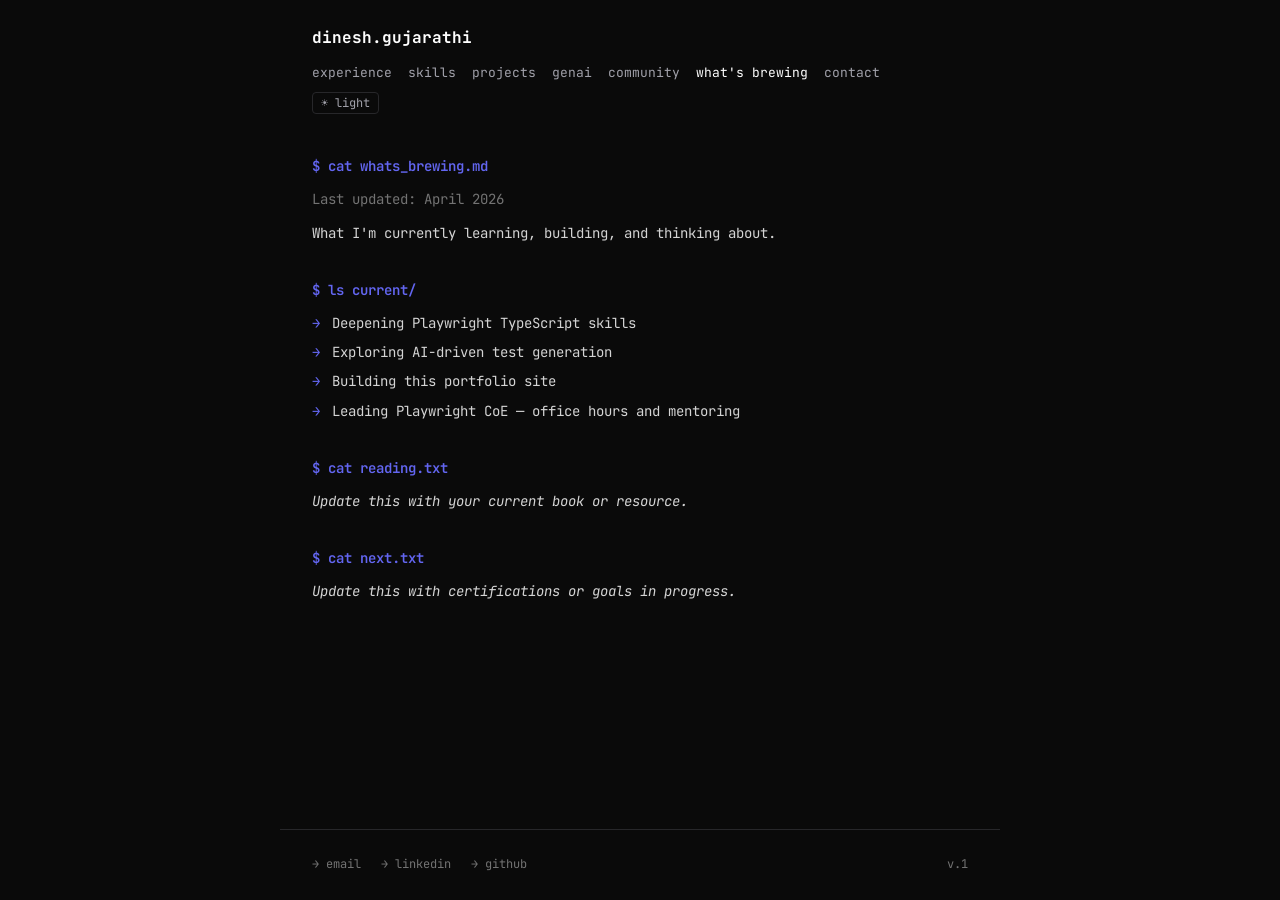
==== brewing.html @ 6b2d601a "feat: add whats brewing page" ====
<!DOCTYPE html>
<html lang="en" data-theme="dark">
<head>
  <meta charset="UTF-8">
  <meta name="viewport" content="width=device-width, initial-scale=1.0">
  <title>Dinesh Gujarathi — What's Brewing</title>
  <link rel="stylesheet" href="css/style.css">
</head>
<body>
  <nav>
    <a href="index.html" class="logo">dinesh.gujarathi</a>
    <div class="nav-links">
      <a href="experience.html">experience</a>
      <a href="skills.html">skills</a>
      <a href="projects.html">projects</a>
      <a href="genai.html">genai</a>
      <a href="community.html">community</a>
      <a href="brewing.html" class="active">what's brewing</a>
      <a href="contact.html">contact</a>
    </div>
    <button class="theme-toggle" aria-label="Toggle theme">☀ light</button>
  </nav>
  <main>
    <div class="prompt">$ cat whats_brewing.md</div>
    <div class="output">
      <p><span style="color: var(--dim);">Last updated: April 2026</span></p>
      <p>What I'm currently learning, building, and thinking about.</p>
    </div>

    <div class="prompt">$ ls current/</div>
    <div class="output">
      <ul class="arrow-list">
        <li>Deepening Playwright TypeScript skills</li>
        <li>Exploring AI-driven test generation</li>
        <li>Building this portfolio site</li>
        <li>Leading Playwright CoE — office hours and mentoring</li>
      </ul>
    </div>

    <div class="prompt">$ cat reading.txt</div>
    <div class="output">
      <p><em>Update this with your current book or resource.</em></p>
    </div>

    <div class="prompt">$ cat next.txt</div>
    <div class="output">
      <p><em>Update this with certifications or goals in progress.</em></p>
    </div>
  </main>
  <footer>
    <span>→ <a href="mailto:dinesh.gujarathi3@gmail.com">email</a></span>
    <span>→ <a href="https://linkedin.com/in/dineshgujarathi">linkedin</a></span>
    <span>→ <a href="https://github.com/dinesh-bay">github</a></span>
    <span class="version">v.1</span>
  </footer>
  <script src="js/theme.js"></script>
</body>
</html>
---- css/style.css ----
/* ============================================
   Portfolio — Terminal Theme
   Single stylesheet for all pages.
   ============================================ */

/* --- Google Font --- */
@import url('https://fonts.googleapis.com/css2?family=JetBrains+Mono:wght@400;600;700&display=swap');

/* --- Theme Variables --- */
:root {
  --bg: #0a0a0a;
  --text: #d4d4d4;
  --heading: #ffffff;
  --accent: #6366f1;
  --muted: #a1a1aa;
  --dim: #737373;
  --border: #27272a;
  --hover: #ffffff;
  --font: 'JetBrains Mono', 'Fira Code', 'Courier New', monospace;
}

[data-theme="light"] {
  --bg: #fafafa;
  --text: #1a1a1a;
  --heading: #111111;
  --accent: #6366f1;
  --muted: #737373;
  --dim: #a1a1aa;
  --border: #e5e5e5;
  --hover: #000000;
}

/* --- Reset --- */
*, *::before, *::after {
  margin: 0;
  padding: 0;
  box-sizing: border-box;
}

/* --- Base --- */
html {
  font-size: 14px;
  scroll-behavior: smooth;
}

body {
  font-family: var(--font);
  background-color: var(--bg);
  color: var(--text);
  line-height: 1.8;
  min-height: 100vh;
  display: flex;
  flex-direction: column;
}

main {
  max-width: 720px;
  margin: 0 auto;
  padding: 40px 32px;
  width: 100%;
  flex: 1;
}

a {
  color: var(--accent);
  text-decoration: none;
}

a:hover {
  color: var(--hover);
}

/* --- Navigation --- */
nav {
  max-width: 720px;
  margin: 0 auto;
  padding: 24px 32px 0;
  width: 100%;
  display: flex;
  flex-wrap: wrap;
  align-items: baseline;
  gap: 8px 24px;
}

nav .logo {
  font-size: 16px;
  font-weight: 700;
  color: var(--heading);
  text-decoration: none;
  margin-right: auto;
}

nav .logo:hover {
  color: var(--accent);
}

nav .nav-links {
  display: flex;
  flex-wrap: wrap;
  gap: 6px 16px;
}

nav .nav-links a {
  font-size: 13px;
  color: var(--muted);
  text-decoration: none;
  transition: color 0.2s;
}

nav .nav-links a:hover,
nav .nav-links a.active {
  color: var(--hover);
}

/* --- Theme Toggle --- */
.theme-toggle {
  background: none;
  border: 1px solid var(--border);
  color: var(--muted);
  font-family: var(--font);
  font-size: 12px;
  padding: 2px 8px;
  cursor: pointer;
  border-radius: 4px;
  transition: color 0.2s, border-color 0.2s;
}

.theme-toggle:hover {
  color: var(--hover);
  border-color: var(--muted);
}

/* --- Footer --- */
footer {
  max-width: 720px;
  margin: 0 auto;
  padding: 24px 32px;
  width: 100%;
  border-top: 1px solid var(--border);
  display: flex;
  flex-wrap: wrap;
  gap: 8px 20px;
  font-size: 12px;
  color: var(--dim);
}

footer a {
  color: var(--dim);
  text-decoration: none;
}

footer a:hover {
  color: var(--accent);
}

footer .version {
  margin-left: auto;
  color: var(--dim);
}

/* --- Terminal Elements --- */
.prompt {
  color: var(--accent);
  font-weight: 600;
  margin-top: 32px;
  margin-bottom: 8px;
}

.prompt:first-child {
  margin-top: 0;
}

.output {
  margin-bottom: 24px;
}

.output p {
  margin-bottom: 8px;
}

.arrow-list {
  list-style: none;
  padding: 0;
}

.arrow-list li {
  padding-left: 20px;
  position: relative;
  margin-bottom: 4px;
}

.arrow-list li::before {
  content: '→';
  position: absolute;
  left: 0;
  color: var(--accent);
}

/* --- Page Title --- */
h1 {
  font-size: 24px;
  font-weight: 700;
  color: var(--heading);
  margin-bottom: 4px;
}

h2 {
  font-size: 18px;
  font-weight: 600;
  color: var(--accent);
  margin-top: 32px;
  margin-bottom: 8px;
}

h3 {
  font-size: 15px;
  font-weight: 600;
  color: var(--heading);
  margin-top: 20px;
  margin-bottom: 4px;
}

/* --- Quote --- */
.quote {
  color: var(--muted);
  font-style: italic;
  margin: 12px 0 24px;
}

/* --- Job / Timeline --- */
.job {
  margin-bottom: 32px;
  padding-left: 16px;
  border-left: 2px solid var(--border);
}

.job-header {
  color: var(--heading);
  font-weight: 600;
  margin-bottom: 2px;
}

.job-meta {
  color: var(--dim);
  font-size: 12px;
  margin-bottom: 8px;
}

/* --- Project Block --- */
.project {
  margin-bottom: 24px;
  padding-left: 16px;
  border-left: 2px solid var(--border);
}

.project-name {
  color: var(--heading);
  font-weight: 600;
}

.project-tag {
  color: var(--accent);
  font-size: 12px;
  font-weight: 600;
}

.project p {
  margin-top: 4px;
  color: var(--muted);
  font-size: 13px;
}

.project a {
  font-size: 12px;
}

/* --- Skills Categories --- */
.skill-category {
  margin-bottom: 24px;
}

.skill-label {
  font-size: 12px;
  text-transform: uppercase;
  letter-spacing: 1.5px;
  color: var(--accent);
  margin-bottom: 4px;
}

/* --- Section Divider --- */
.divider {
  border: none;
  border-top: 1px solid var(--border);
  margin: 32px 0;
}

/* --- Career Totals --- */
.totals {
  display: flex;
  flex-wrap: wrap;
  gap: 16px 32px;
  margin: 16px 0;
  padding: 12px 0;
  border-top: 1px solid var(--border);
  border-bottom: 1px solid var(--border);
  font-size: 13px;
}

.totals span {
  color: var(--muted);
}

.totals strong {
  color: var(--heading);
}

/* --- Nav Links as Grid (Home page links section) --- */
.link-grid {
  display: flex;
  flex-wrap: wrap;
  gap: 8px 24px;
}

.link-grid a {
  color: var(--accent);
}

/* --- Responsive --- */
@media (max-width: 768px) {
  html {
    font-size: 13px;
  }

  main {
    padding: 24px 16px;
  }

  nav {
    padding: 16px 16px 0;
  }

  nav .nav-links {
    gap: 4px 12px;
  }

  footer {
    padding: 16px;
  }

  .totals {
    flex-direction: column;
    gap: 4px;
  }
}
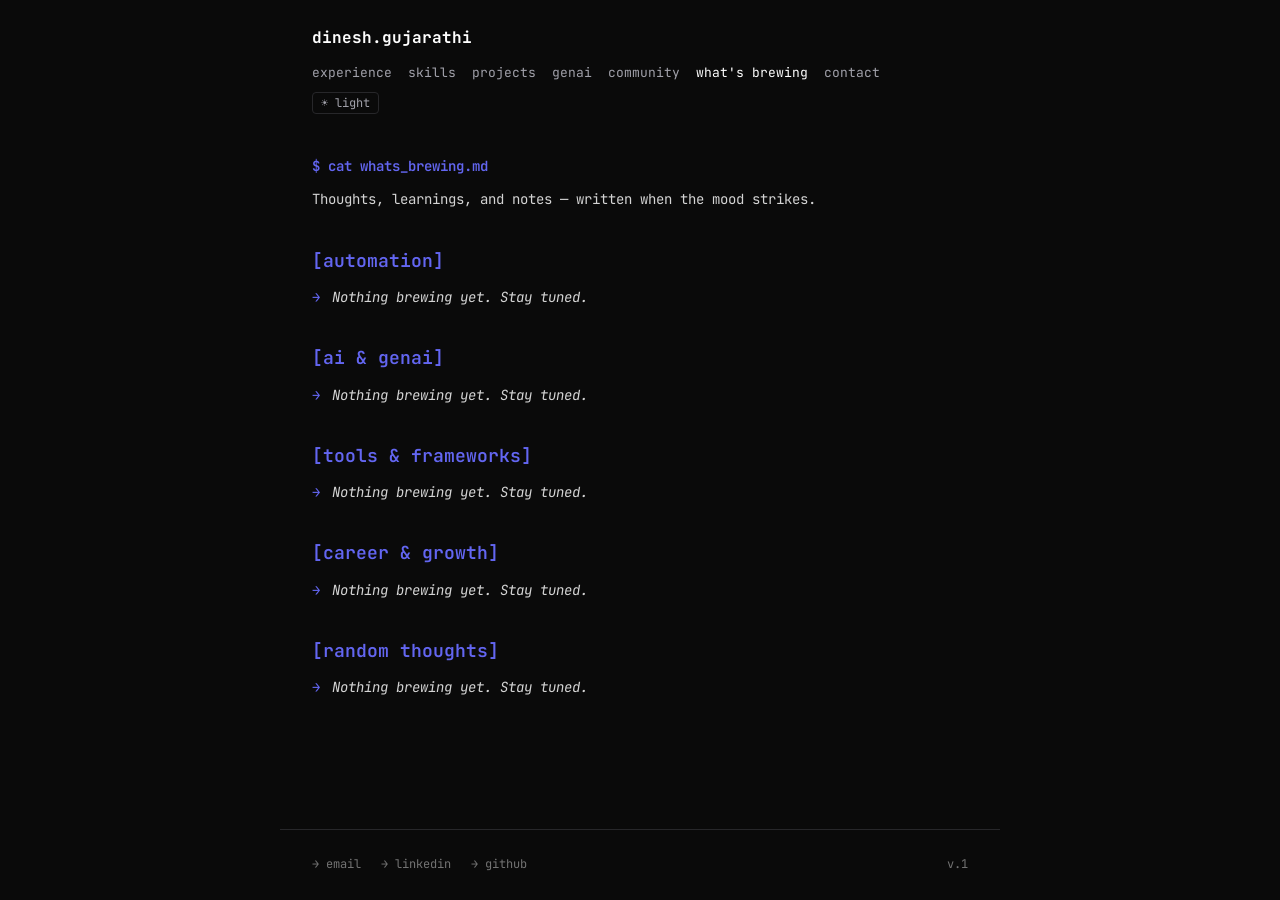
==== commit da4a695a: "feat: redesign whats brewing as blog with sections and post template" ====
--- a/brewing.html
+++ b/brewing.html
@@ -23,29 +23,34 @@
   <main>
     <div class="prompt">$ cat whats_brewing.md</div>
     <div class="output">
-      <p><span style="color: var(--dim);">Last updated: April 2026</span></p>
-      <p>What I'm currently learning, building, and thinking about.</p>
+      <p>Thoughts, learnings, and notes — written when the mood strikes.</p>
     </div>
 
-    <div class="prompt">$ ls current/</div>
-    <div class="output">
-      <ul class="arrow-list">
-        <li>Deepening Playwright TypeScript skills</li>
-        <li>Exploring AI-driven test generation</li>
-        <li>Building this portfolio site</li>
-        <li>Leading Playwright CoE — office hours and mentoring</li>
-      </ul>
-    </div>
+    <h2>[automation]</h2>
+    <ul class="arrow-list">
+      <li><em>Nothing brewing yet. Stay tuned.</em></li>
+      <!-- Add posts like: <li><a href="posts/my-post.html">Post Title</a> <span style="color: var(--dim);">— Apr 2026</span></li> -->
+    </ul>
 
-    <div class="prompt">$ cat reading.txt</div>
-    <div class="output">
-      <p><em>Update this with your current book or resource.</em></p>
-    </div>
+    <h2>[ai &amp; genai]</h2>
+    <ul class="arrow-list">
+      <li><em>Nothing brewing yet. Stay tuned.</em></li>
+    </ul>
 
-    <div class="prompt">$ cat next.txt</div>
-    <div class="output">
-      <p><em>Update this with certifications or goals in progress.</em></p>
-    </div>
+    <h2>[tools &amp; frameworks]</h2>
+    <ul class="arrow-list">
+      <li><em>Nothing brewing yet. Stay tuned.</em></li>
+    </ul>
+
+    <h2>[career &amp; growth]</h2>
+    <ul class="arrow-list">
+      <li><em>Nothing brewing yet. Stay tuned.</em></li>
+    </ul>
+
+    <h2>[random thoughts]</h2>
+    <ul class="arrow-list">
+      <li><em>Nothing brewing yet. Stay tuned.</em></li>
+    </ul>
   </main>
   <footer>
     <span>→ <a href="mailto:dinesh.gujarathi3@gmail.com">email</a></span>
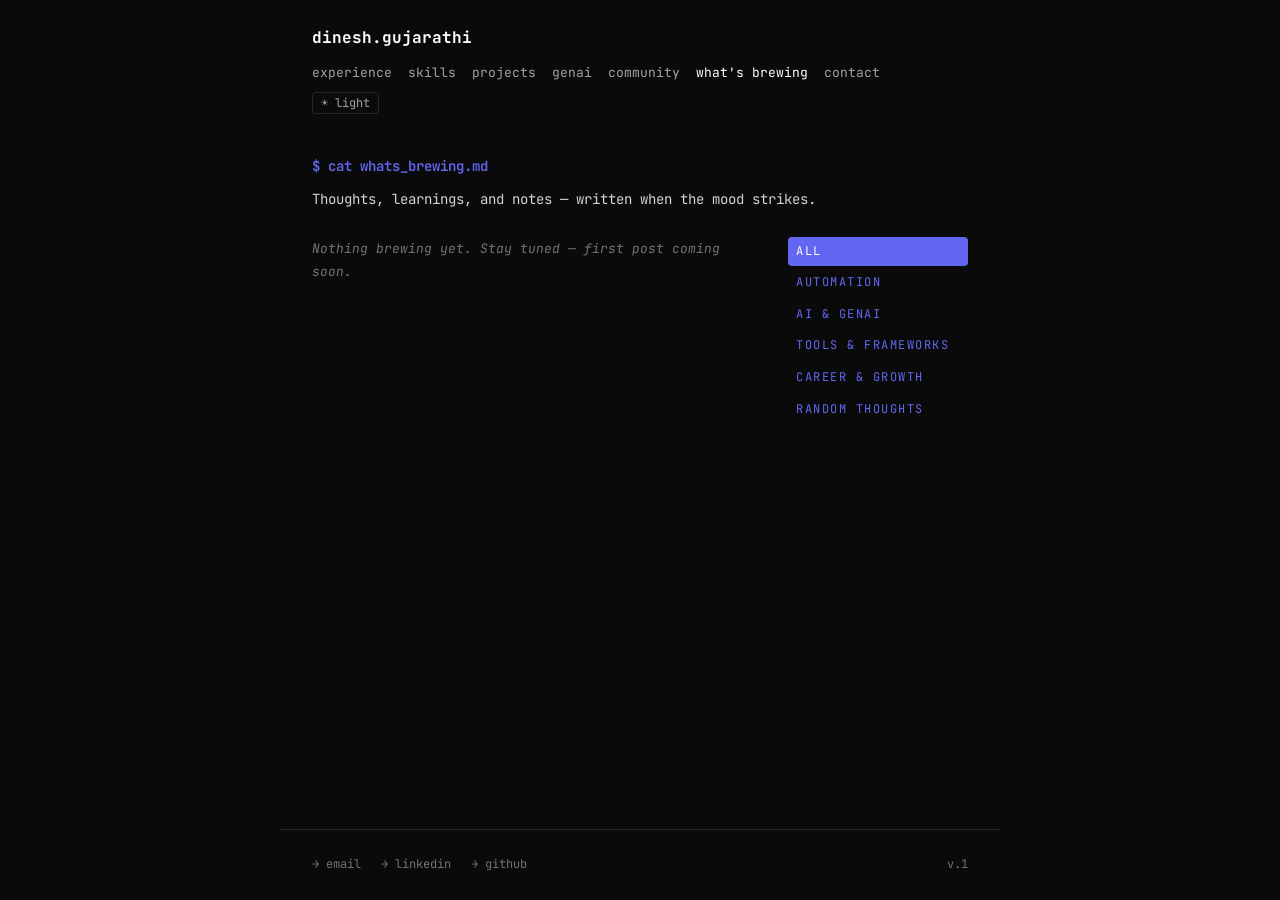
==== commit 17fb0e50: "feat: redesign whats brewing with sidebar sections and post filtering" ====
--- a/brewing.html
+++ b/brewing.html
@@ -26,32 +26,58 @@
       <p>Thoughts, learnings, and notes — written when the mood strikes.</p>
     </div>
 
-    <h2>[automation]</h2>
-    <ul class="arrow-list">
-      <li><em>Nothing brewing yet. Stay tuned.</em></li>
-      <!-- Add posts like: <li><a href="posts/my-post.html">Post Title</a> <span style="color: var(--dim);">— Apr 2026</span></li> -->
-    </ul>
+    <div class="blog-layout">
+      <div class="blog-main" id="blog-posts">
+        <!-- Posts go here. Each post has a data-section attribute for filtering. -->
+        <!-- Example post (uncomment and duplicate when you write one):
+        <div class="blog-post-item" data-section="automation">
+          <a href="posts/my-first-post.html">My First Post Title</a>
+          <div class="post-meta">Apr 2026 · <span class="post-tag">automation</span></div>
+        </div>
+        -->
+        <p class="blog-empty" id="empty-msg">Nothing brewing yet. Stay tuned — first post coming soon.</p>
+      </div>
 
-    <h2>[ai &amp; genai]</h2>
-    <ul class="arrow-list">
-      <li><em>Nothing brewing yet. Stay tuned.</em></li>
-    </ul>
+      <div class="blog-sidebar">
+        <div class="skill-label active-filter" data-filter="all" onclick="filterPosts('all', this)">all</div>
+        <div class="skill-label" data-filter="automation" onclick="filterPosts('automation', this)">automation</div>
+        <div class="skill-label" data-filter="ai-genai" onclick="filterPosts('ai-genai', this)">ai &amp; genai</div>
+        <div class="skill-label" data-filter="tools" onclick="filterPosts('tools', this)">tools &amp; frameworks</div>
+        <div class="skill-label" data-filter="career" onclick="filterPosts('career', this)">career &amp; growth</div>
+        <div class="skill-label" data-filter="random" onclick="filterPosts('random', this)">random thoughts</div>
+      </div>
+    </div>
+  </main>
 
-    <h2>[tools &amp; frameworks]</h2>
-    <ul class="arrow-list">
-      <li><em>Nothing brewing yet. Stay tuned.</em></li>
-    </ul>
+  <script>
+    function filterPosts(section, el) {
+      var posts = document.querySelectorAll('.blog-post-item');
+      var labels = document.querySelectorAll('.blog-sidebar .skill-label');
+      var emptyMsg = document.getElementById('empty-msg');
 
-    <h2>[career &amp; growth]</h2>
-    <ul class="arrow-list">
-      <li><em>Nothing brewing yet. Stay tuned.</em></li>
-    </ul>
+      labels.forEach(function(l) { l.classList.remove('active-filter'); });
+      el.classList.add('active-filter');
 
-    <h2>[random thoughts]</h2>
-    <ul class="arrow-list">
-      <li><em>Nothing brewing yet. Stay tuned.</em></li>
-    </ul>
-  </main>
+      var visible = 0;
+      posts.forEach(function(post) {
+        if (section === 'all' || post.getAttribute('data-section') === section) {
+          post.style.display = '';
+          visible++;
+        } else {
+          post.style.display = 'none';
+        }
+      });
+
+      if (posts.length === 0) {
+        emptyMsg.style.display = '';
+      } else {
+        emptyMsg.style.display = visible === 0 ? '' : 'none';
+        emptyMsg.textContent = visible === 0
+          ? 'No posts in this section yet.'
+          : 'Nothing brewing yet. Stay tuned — first post coming soon.';
+      }
+    }
+  </script>
   <footer>
     <span>→ <a href="mailto:dinesh.gujarathi3@gmail.com">email</a></span>
     <span>→ <a href="https://linkedin.com/in/dineshgujarathi">linkedin</a></span>
--- a/css/style.css
+++ b/css/style.css
@@ -325,6 +325,73 @@
   color: var(--accent);
 }
 
+/* --- Blog Layout (What's Brewing) --- */
+.blog-layout {
+  display: flex;
+  gap: 32px;
+}
+
+.blog-main {
+  flex: 1;
+  min-width: 0;
+}
+
+.blog-sidebar {
+  width: 180px;
+  flex-shrink: 0;
+}
+
+.blog-sidebar .skill-label {
+  cursor: pointer;
+  padding: 4px 8px;
+  margin-bottom: 2px;
+  border-radius: 4px;
+  transition: background-color 0.2s, color 0.2s;
+}
+
+.blog-sidebar .skill-label:hover {
+  background-color: var(--border);
+  color: var(--heading);
+}
+
+.blog-sidebar .skill-label.active-filter {
+  background-color: var(--accent);
+  color: #ffffff;
+}
+
+.blog-post-item {
+  margin-bottom: 16px;
+  padding-left: 16px;
+  border-left: 2px solid var(--border);
+}
+
+.blog-post-item a {
+  color: var(--heading);
+  font-weight: 600;
+  font-size: 14px;
+}
+
+.blog-post-item a:hover {
+  color: var(--accent);
+}
+
+.blog-post-item .post-meta {
+  color: var(--dim);
+  font-size: 12px;
+  margin-top: 2px;
+}
+
+.blog-post-item .post-tag {
+  color: var(--accent);
+  font-size: 11px;
+}
+
+.blog-empty {
+  color: var(--dim);
+  font-style: italic;
+  font-size: 13px;
+}
+
 /* --- Responsive --- */
 @media (max-width: 768px) {
   html {
@@ -351,4 +418,16 @@
     flex-direction: column;
     gap: 4px;
   }
-}
+
+  .blog-layout {
+    flex-direction: column-reverse;
+    gap: 16px;
+  }
+
+  .blog-sidebar {
+    width: 100%;
+    display: flex;
+    flex-wrap: wrap;
+    gap: 4px;
+  }
+}
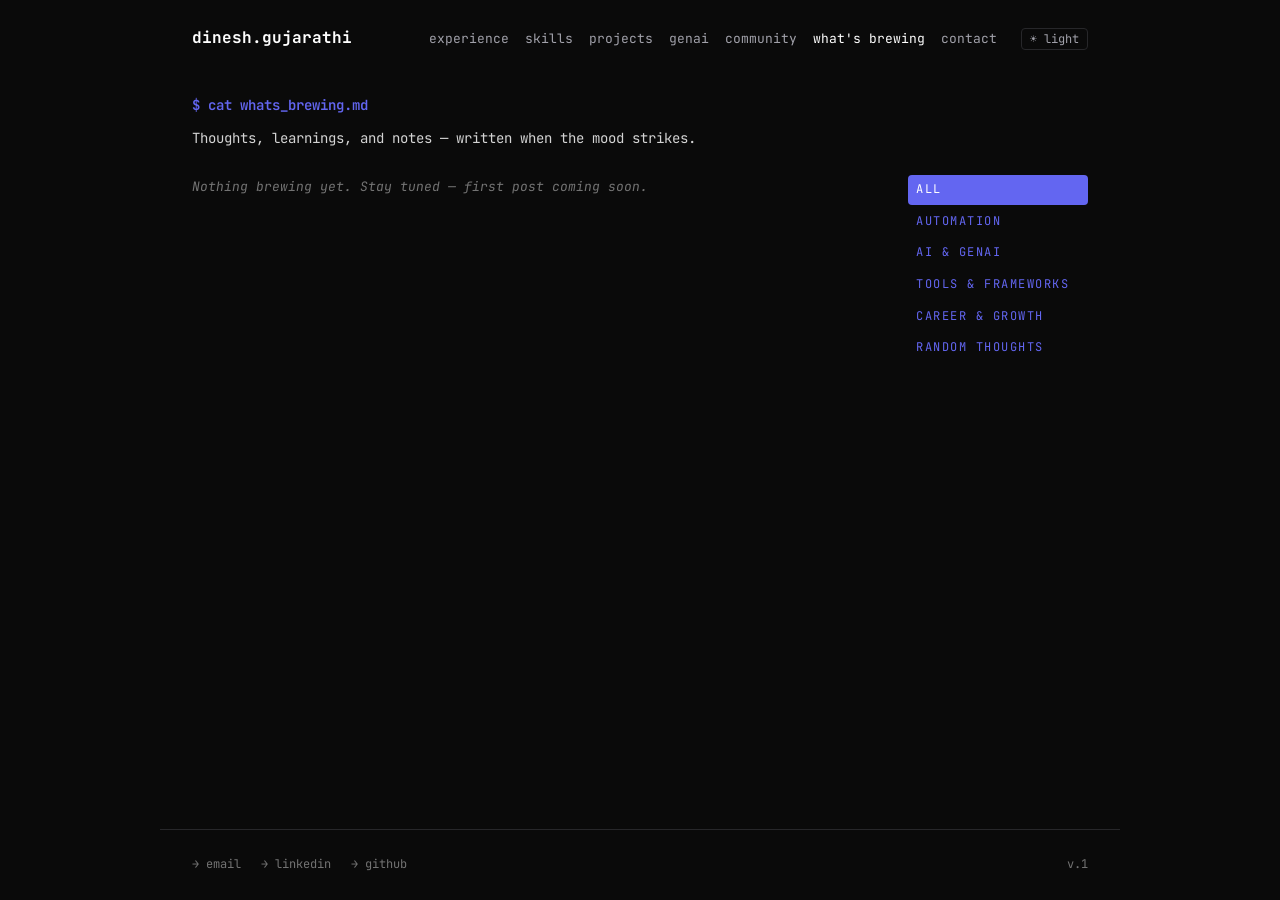
==== commit d6c03713: "fix: widen brewing page layout so sidebar sits on the right" ====
--- a/brewing.html
+++ b/brewing.html
@@ -6,7 +6,7 @@
   <title>Dinesh Gujarathi — What's Brewing</title>
   <link rel="stylesheet" href="css/style.css">
 </head>
-<body>
+<body class="blog-page">
   <nav>
     <a href="index.html" class="logo">dinesh.gujarathi</a>
     <div class="nav-links">
--- a/css/style.css
+++ b/css/style.css
@@ -326,6 +326,12 @@
 }
 
 /* --- Blog Layout (What's Brewing) --- */
+.blog-page main,
+.blog-page nav,
+.blog-page footer {
+  max-width: 960px;
+}
+
 .blog-layout {
   display: flex;
   gap: 32px;
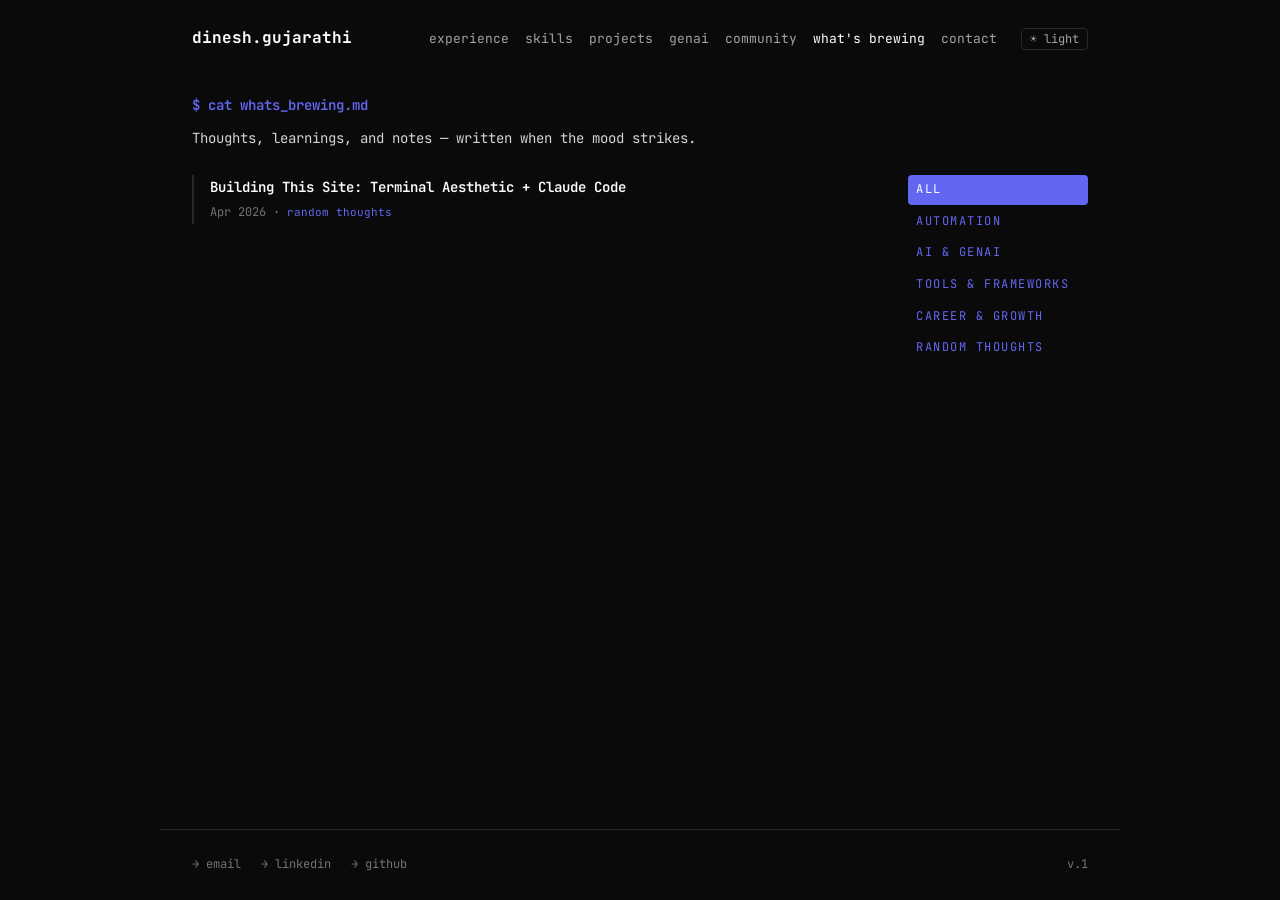
==== commit aea2ec2b: "content: first blog post — building this site with terminal aesthetic + claude code" ====
--- a/brewing.html
+++ b/brewing.html
@@ -20,25 +20,23 @@
     </div>
     <button class="theme-toggle" aria-label="Toggle theme">☀ light</button>
   </nav>
-  <main>
+  <main style="max-width:960px;">
     <div class="prompt">$ cat whats_brewing.md</div>
     <div class="output">
       <p>Thoughts, learnings, and notes — written when the mood strikes.</p>
     </div>
 
-    <div class="blog-layout">
-      <div class="blog-main" id="blog-posts">
-        <!-- Posts go here. Each post has a data-section attribute for filtering. -->
-        <!-- Example post (uncomment and duplicate when you write one):
-        <div class="blog-post-item" data-section="automation">
-          <a href="posts/my-first-post.html">My First Post Title</a>
-          <div class="post-meta">Apr 2026 · <span class="post-tag">automation</span></div>
+    <div class="blog-layout" style="display:flex;gap:32px;">
+      <div class="blog-main" id="blog-posts" style="flex:1;min-width:0;">
+        <div class="blog-post-item" data-section="random">
+          <a href="posts/building-this-site.html">Building This Site: Terminal Aesthetic + Claude Code</a>
+          <div class="post-meta">Apr 2026 · <span class="post-tag">random thoughts</span></div>
         </div>
-        -->
-        <p class="blog-empty" id="empty-msg">Nothing brewing yet. Stay tuned — first post coming soon.</p>
+
+        <p class="blog-empty" id="empty-msg" style="display:none;">No posts in this section yet.</p>
       </div>
 
-      <div class="blog-sidebar">
+      <div class="blog-sidebar" style="width:180px;flex-shrink:0;">
         <div class="skill-label active-filter" data-filter="all" onclick="filterPosts('all', this)">all</div>
         <div class="skill-label" data-filter="automation" onclick="filterPosts('automation', this)">automation</div>
         <div class="skill-label" data-filter="ai-genai" onclick="filterPosts('ai-genai', this)">ai &amp; genai</div>
